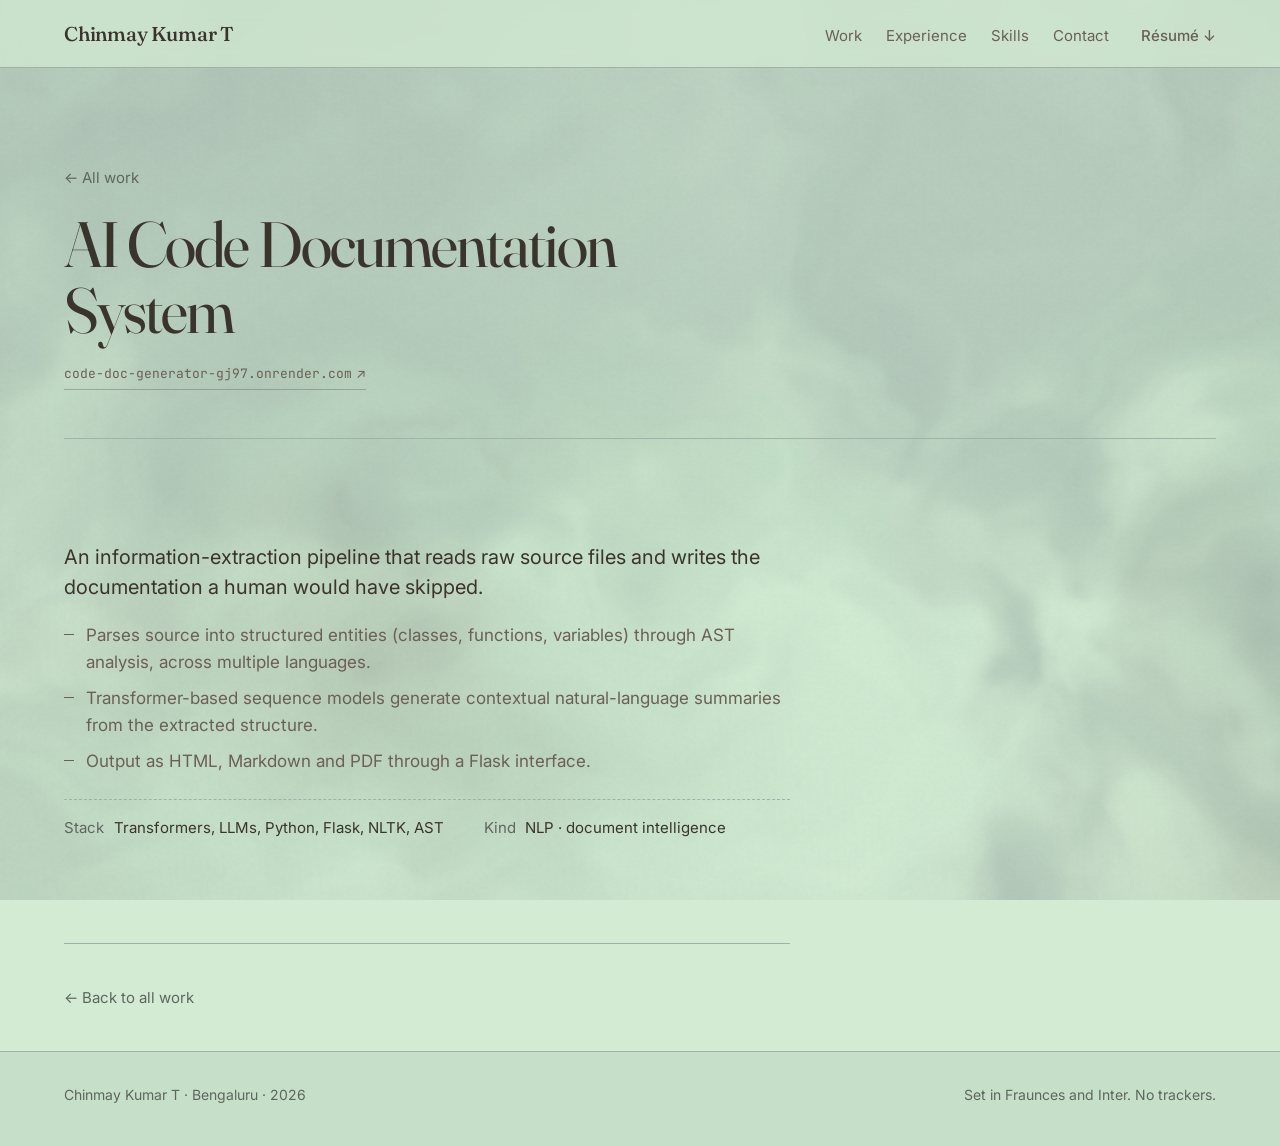
==== work/code-documentation.html @ 097daf65 "Link each project to its own page with a self-filling screenshot gallery; add shader background Co-A" ====
<!doctype html>
<html lang="en">
<head>
  <meta charset="utf-8">
  <meta name="viewport" content="width=device-width, initial-scale=1">
  <title>AI Code Documentation System — Chinmay Kumar T</title>
  <meta name="description" content="AI Code Documentation System, built by Chinmay Kumar T.">
  <link rel="icon" href="../favicon.svg" type="image/svg+xml">
  <link rel="preconnect" href="https://fonts.googleapis.com">
  <link rel="preconnect" href="https://fonts.gstatic.com" crossorigin>
  <link href="https://fonts.googleapis.com/css2?family=Fraunces:ital,opsz,wght@0,9..144,300..700;1,9..144,300..700&family=Inter:wght@400;500;600&family=JetBrains+Mono:wght@400;500&display=swap" rel="stylesheet">
  <link rel="stylesheet" href="../styles.css">
</head>
<body class="detail">
  <header class="masthead">
    <a class="wordmark" href="../index.html" aria-label="Chinmay Kumar T, home">Chinmay Kumar T</a>
    <nav aria-label="Sections">
      <a href="../index.html#work">Work</a>
      <a href="../index.html#experience">Experience</a>
      <a href="../index.html#skills">Skills</a>
      <a href="../index.html#contact">Contact</a>
    </nav>
    <a class="resume-link" href="../Chinmay_Kumar_T.pdf" download>Résumé <span aria-hidden="true">↓</span></a>
  </header>

  <main id="top">
    <section class="detail-intro">
      <a class="back" href="../index.html#work">All work</a>
      <h1>AI Code Documentation System</h1>
      <a class="live" href="https://code-doc-generator-gj97.onrender.com" target="_blank" rel="noopener">code-doc-generator-gj97.onrender.com</a>
    </section>

    <section class="detail-body">
          <p class="project-what">
            An information-extraction pipeline that reads raw source files and writes the documentation
            a human would have skipped.
          </p>
          <ul class="project-points">
            <li>Parses source into structured entities (classes, functions, variables) through AST analysis, across multiple languages.</li>
            <li>Transformer-based sequence models generate contextual natural-language summaries from the extracted structure.</li>
            <li>Output as HTML, Markdown and PDF through a Flask interface.</li>
          </ul>
          <dl class="project-meta">
            <div><dt>Stack</dt><dd>Transformers, LLMs, Python, Flask, NLTK, AST</dd></div>
            <div><dt>Kind</dt><dd>NLP · document intelligence</dd></div>
          </dl>
    </section>

    <section class="screens" id="screens" data-folder="../img/code-documentation" hidden aria-labelledby="screens-title">
      <h2 id="screens-title">Screens</h2>
      <div class="screen-grid"></div>
    </section>

    <section class="detail-nav">
      <a class="back" href="../index.html#work">Back to all work</a>
    </section>
  </main>

  <footer class="colophon">
    <p>Chinmay Kumar T · Bengaluru · <span id="year"></span></p>
    <p>Set in Fraunces and Inter. No trackers.</p>
  </footer>

  <script src="../shader.js"></script>
  <script src="../script.js"></script>
</body>
</html>
---- styles.css ----
/* Chinmay Kumar T — portfolio
   Palette (user-supplied): taupe #6a6053, sage #92958a, grey-green #a0b1aa,
   mint #c0dbc4, light mint #d3ebd3. Darker text shades are derived from the taupe
   and sage so body copy clears 4.5:1 on the mint ground. */

:root {
  --paper: #d3ebd3;
  --paper-deep: #c0dbc4;
  --sage: #a0b1aa;
  --sage-deep: #92958a;
  --ink: #3a342c;
  --ink-soft: #6a6053;
  --ink-mute: #5f665f;
  --rule: #a0b1aa;
  --mark: #6a6053;
  --mark-deep: #3a342c;
  --mark-tint: #c0dbc4;

  --serif: "Fraunces", "Iowan Old Style", "Palatino Linotype", Georgia, serif;
  --sans: "Inter", ui-sans-serif, system-ui, -apple-system, "Segoe UI", Roboto, sans-serif;
  --mono: "JetBrains Mono", ui-monospace, "SF Mono", Menlo, Consolas, monospace;

  --measure: 66ch;
  --gutter: clamp(1.25rem, 5vw, 4rem);
  --ease-out: cubic-bezier(0.16, 1, 0.3, 1);
}

*, *::before, *::after { box-sizing: border-box; }

html {
  color-scheme: light;
  scroll-behavior: smooth;
  scroll-padding-top: 5rem;
}

body {
  margin: 0;
  background: var(--paper);
  color: var(--ink);
  font-family: var(--sans);
  font-size: 1.0625rem;
  line-height: 1.6;
  -webkit-font-smoothing: antialiased;
  text-rendering: optimizeLegibility;
}

a { color: inherit; }
a:focus-visible, button:focus-visible {
  outline: 2px solid var(--mark);
  outline-offset: 3px;
  border-radius: 2px;
}

::selection { background: var(--mark); color: var(--paper); }

.skip {
  position: absolute;
  left: 1rem; top: -3rem;
  padding: .5rem .75rem;
  background: var(--ink);
  color: var(--paper);
  text-decoration: none;
  z-index: 10;
}
.skip:focus { top: 1rem; }

/* ---------- Masthead ---------- */

.masthead {
  position: sticky;
  top: 0;
  z-index: 5;
  display: flex;
  align-items: baseline;
  gap: 2rem;
  padding: 1.1rem var(--gutter);
  background: color-mix(in srgb, var(--paper) 86%, transparent);
  backdrop-filter: blur(10px);
  -webkit-backdrop-filter: blur(10px);
  border-bottom: 1px solid var(--rule);
  font-size: .9375rem;
}
.wordmark {
  font-family: var(--serif);
  font-size: 1.25rem;
  font-weight: 500;
  font-variation-settings: "opsz" 24;
  text-decoration: none;
  letter-spacing: -0.01em;
  margin-right: auto;
}
.masthead nav { display: flex; gap: 1.5rem; }
.masthead nav a,
.resume-link {
  color: var(--ink-soft);
  text-decoration: none;
  transition: color .2s var(--ease-out);
}
.masthead nav a:hover,
.resume-link:hover { color: var(--mark); }
.masthead nav a[aria-current="true"] {
  color: var(--ink);
  text-decoration: underline;
  text-underline-offset: .35em;
  text-decoration-color: var(--mark);
  text-decoration-thickness: 2px;
}
.resume-link { font-weight: 500; }

/* ---------- Layout ---------- */

main { padding: 0 var(--gutter); }

section {
  padding-block: clamp(3.5rem, 8vw, 6.5rem);
  border-bottom: 1px solid var(--rule);
}
section:last-of-type { border-bottom: 0; }

h2 {
  font-family: var(--serif);
  font-weight: 400;
  font-size: clamp(1.75rem, 3.2vw, 2.5rem);
  line-height: 1.1;
  letter-spacing: -0.02em;
  text-wrap: balance;
  margin: 0 0 clamp(2rem, 4vw, 3.25rem);
  max-width: 24ch;
}

/* ---------- Hero ---------- */

.hero {
  display: grid;
  grid-template-columns: minmax(0, 1fr) minmax(0, 30%);
  align-items: center;
  gap: 2rem clamp(2rem, 5vw, 5rem);
  padding-top: clamp(3rem, 9vw, 7rem);
  padding-bottom: clamp(4rem, 10vw, 8rem);
}
.hero-copy { min-width: 0; }
.hero-object {
  position: relative;
  aspect-ratio: 1;
  max-height: 70vh;
  justify-self: end;
  width: 100%;
}
.hero-object canvas {
  position: absolute;
  inset: 0;
  width: 100%;
  height: 100%;
  display: block;
}
.hero-where {
  margin: 0 0 1.75rem;
  color: var(--ink-mute);
  font-size: .9375rem;
}
h1 {
  font-family: var(--serif);
  font-weight: 300;
  font-size: clamp(2.5rem, 6vw, 4.5rem);
  font-variation-settings: "opsz" 144;
  line-height: 1.02;
  letter-spacing: -0.03em;
  margin: 0;
  max-width: 14ch;
}
h1 .line {
  display: block;
  overflow: hidden;
  padding-bottom: .06em;
  margin-bottom: -.06em;
}
h1 .line > span {
  display: block;
  transform: translateY(0);
}
h1 .em {
  font-style: italic;
  font-weight: 400;
  color: var(--mark);
}
.hero-lede {
  max-width: var(--measure);
  margin: 2.25rem 0 0;
  font-size: clamp(1.0625rem, 1.5vw, 1.25rem);
  line-height: 1.55;
  color: var(--ink-soft);
}
.hero-seeking {
  max-width: var(--measure);
  margin: 1.75rem 0 0;
  padding-top: 1.5rem;
  border-top: 1px solid var(--rule);
  font-size: 1rem;
}
.hero-seeking a {
  display: inline-block;
  margin-left: .35rem;
  color: var(--mark);
  font-weight: 500;
  text-decoration: underline;
  text-underline-offset: .25em;
  text-decoration-thickness: 1.5px;
  transition: color .2s var(--ease-out);
}
.hero-seeking a:hover { color: var(--mark-deep); }

/* Entrance: the one authored motion moment. */
@media (prefers-reduced-motion: no-preference) {
  .js h1 .line > span {
    animation: rise .9s var(--ease-out) both;
  }
  .js h1 .line:nth-child(2) > span { animation-delay: .08s; }
  .js h1 .line:nth-child(3) > span { animation-delay: .16s; }
  .js .hero-where,
  .js .hero-object,
  .js .hero-lede,
  .js .hero-seeking {
    animation: settle .8s var(--ease-out) both;
  }
  .js .hero-lede { animation-delay: .32s; }
  .js .hero-seeking { animation-delay: .42s; }
  .js .hero-object { animation-delay: .2s; animation-duration: 1.2s; }
}
@keyframes rise {
  from { transform: translateY(110%); }
  to   { transform: translateY(0); }
}
@keyframes settle {
  from { opacity: 0; transform: translateY(8px); filter: blur(2px); }
  to   { opacity: 1; transform: translateY(0); filter: blur(0); }
}

/* ---------- Projects ---------- */

.project {
  display: grid;
  grid-template-columns: minmax(0, 18rem) minmax(0, 1fr);
  gap: 2rem clamp(2rem, 5vw, 5rem);
  padding-block: 3rem;
  border-top: 1px solid var(--rule);
}
.project:last-child { padding-bottom: 0; }

.project-head h3,
.role-head h3 {
  font-family: var(--serif);
  font-weight: 500;
  font-size: 1.5rem;
  line-height: 1.15;
  letter-spacing: -0.015em;
  margin: 0 0 .6rem;
  text-wrap: balance;
}
.live {
  display: inline-block;
  font-family: var(--mono);
  font-size: .8125rem;
  color: var(--mark);
  text-decoration: none;
  word-break: break-all;
  padding: .3rem 0;
  border-bottom: 1px solid color-mix(in srgb, var(--mark) 40%, transparent);
  transition: border-color .2s var(--ease-out), color .2s var(--ease-out);
}
.live::after {
  content: " ↗";
  font-family: var(--sans);
}
.live:hover { border-bottom-color: var(--mark); color: var(--mark-deep); }

.project-body { max-width: var(--measure); }
.project-what {
  margin: 0 0 1.25rem;
  font-size: 1.125rem;
  line-height: 1.5;
}
.project-points {
  margin: 0;
  padding: 0;
  list-style: none;
  color: var(--ink-soft);
}
.project-points li {
  position: relative;
  padding-left: 1.4rem;
  margin-bottom: .55rem;
}
.project-points li::before {
  content: "";
  position: absolute;
  left: 0;
  top: .72em;
  width: .6rem;
  height: 1px;
  background: var(--mark);
}

.project-meta {
  display: flex;
  flex-wrap: wrap;
  gap: .75rem 2.5rem;
  margin: 1.5rem 0 0;
  padding-top: 1rem;
  border-top: 1px dashed var(--rule);
  font-size: .9375rem;
}
.project-meta div { display: flex; gap: .6rem; }
.project-meta dt { color: var(--ink-mute); }
.project-meta dd { margin: 0; }

.results {
  border-collapse: collapse;
  margin: 1.5rem 0 0;
  font-size: .9375rem;
  min-width: 18rem;
}
.results th {
  text-align: left;
  font-weight: 500;
  color: var(--ink-mute);
  padding: .35rem 2rem .35rem 0;
  border-bottom: 1px solid var(--ink);
}
.results td {
  padding: .5rem 2rem .5rem 0;
  border-bottom: 1px solid var(--rule);
}
.results code {
  font-family: var(--mono);
  font-size: 1rem;
  color: var(--mark);
}

/* ---------- Experience ---------- */

.role {
  display: grid;
  grid-template-columns: minmax(0, 18rem) minmax(0, 1fr);
  gap: 1rem clamp(2rem, 5vw, 5rem);
  padding-block: 2.5rem;
  border-top: 1px solid var(--rule);
}
.role:last-child { padding-bottom: 0; }
.role-when {
  margin: 0;
  font-family: var(--mono);
  font-size: .8125rem;
  color: var(--ink-mute);
}
.role .project-points,
.role-body { max-width: var(--measure); }
.role-body > .role-line:first-child { margin-bottom: 1.1rem; }
.role-line {
  margin: 0 0 .5rem;
  color: var(--ink-soft);
}
.role-line:first-of-type { color: var(--ink); }

/* ---------- Skills ---------- */

.skill-list {
  margin: 0;
  max-width: 60rem;
}
.skill-list > div {
  display: grid;
  grid-template-columns: minmax(0, 18rem) minmax(0, 1fr);
  gap: .25rem clamp(2rem, 5vw, 5rem);
  padding: 1.1rem 0;
  border-top: 1px solid var(--rule);
}
.skill-list dt { font-weight: 500; }
.skill-list dd { margin: 0; color: var(--ink-soft); }

/* ---------- Contact ---------- */

.contact-lede {
  max-width: var(--measure);
  margin: -1.5rem 0 2.25rem;
  font-size: 1.125rem;
  color: var(--ink-soft);
}
.contact-list {
  list-style: none;
  margin: 0;
  padding: 0;
  max-width: 44rem;
}
.contact-list li {
  display: grid;
  grid-template-columns: 6rem minmax(0, 1fr);
  gap: 1rem;
  padding: .85rem 0;
  border-top: 1px solid var(--rule);
}
.contact-list li:last-child { border-bottom: 1px solid var(--rule); }
.contact-list span { color: var(--ink-mute); }
.contact-list a {
  text-decoration: none;
  overflow-wrap: anywhere;
  transition: color .2s var(--ease-out);
}
.contact-list a:hover { color: var(--mark); }

/* ---------- Colophon ---------- */

.colophon {
  display: flex;
  flex-wrap: wrap;
  justify-content: space-between;
  gap: .5rem 2rem;
  padding: 2rem var(--gutter) 2.5rem;
  border-top: 1px solid var(--rule);
  background: var(--paper-deep);
  color: var(--ink-mute);
  font-size: .875rem;
}
.colophon p { margin: 0; }

/* ---------- Responsive ---------- */

@media (max-width: 760px) {
  .masthead {
    flex-wrap: wrap;
    gap: .5rem 1.25rem;
    padding-block: .9rem;
  }
  .wordmark { flex-basis: 100%; margin-right: 0; }
  .masthead nav { gap: 1.1rem; }
  .resume-link { margin-left: auto; }

  .hero { grid-template-columns: 1fr; }
  .hero-object { max-width: 16rem; justify-self: start; order: -1; margin-bottom: -1rem; }
  .project,
  .role,
  .skill-list > div { grid-template-columns: 1fr; gap: 1rem; }
  .contact-list li { grid-template-columns: 1fr; gap: .15rem; }
  h1 { max-width: none; }
}

@media (max-width: 420px) {
  .masthead nav a:nth-child(3) { display: none; }
}

/* ---------- Project links on the index ---------- */

.project-head h3 a {
  text-decoration: none;
  transition: color .2s var(--ease-out);
}
.project-head h3 a:hover { color: var(--mark); text-decoration: underline; text-underline-offset: .18em; text-decoration-thickness: 1.5px; }
.more {
  display: inline-block;
  margin-top: 1.25rem;
  font-weight: 500;
  color: var(--mark);
  text-decoration: underline;
  text-underline-offset: .25em;
  text-decoration-thickness: 1.5px;
  transition: color .2s var(--ease-out);
}
.more::after { content: " →"; }
.more:hover { color: var(--mark-deep); }

/* ---------- Project detail pages ---------- */

.detail .detail-intro {
  padding-top: clamp(3rem, 8vw, 6rem);
  padding-bottom: clamp(2rem, 4vw, 3rem);
}
.detail .detail-intro h1 {
  font-size: clamp(2.25rem, 5vw, 4rem);
  font-weight: 400;
  max-width: 18ch;
  margin: 1.25rem 0 1rem;
}
.back {
  font-size: .9375rem;
  color: var(--ink-mute);
  text-decoration: none;
  transition: color .2s var(--ease-out);
}
.back::before { content: "← "; }
.back:hover { color: var(--mark); }
.detail-body { max-width: var(--measure); }
.detail-body .project-what { font-size: 1.25rem; }
.detail-nav { padding-block: 2.5rem; }

.screens h2 { margin-bottom: 1.75rem; }
.screen-grid {
  display: grid;
  grid-template-columns: repeat(auto-fill, minmax(min(100%, 22rem), 1fr));
  gap: 1.5rem;
}
.screen-grid figure {
  margin: 0;
  padding: .5rem;
  background: var(--paper-deep);
  border: 1px solid var(--sage);
  border-radius: 10px;
  box-shadow: 0 18px 40px -24px rgba(58, 52, 44, .45), 0 2px 6px -2px rgba(58, 52, 44, .2);
}
.screen-grid img {
  display: block;
  width: 100%;
  height: auto;
  border-radius: 5px;
}
.screen-grid figure.wide { grid-column: 1 / -1; }

/* ---------- Background shader ---------- */

.bg-shader {
  position: fixed;
  inset: 0;
  width: 100%;
  height: 100%;
  z-index: -1;
  pointer-events: none;
}
.has-shader .masthead {
  background: color-mix(in srgb, var(--paper) 72%, transparent);
}
.has-shader .colophon {
  background: color-mix(in srgb, var(--paper-deep) 70%, transparent);
}
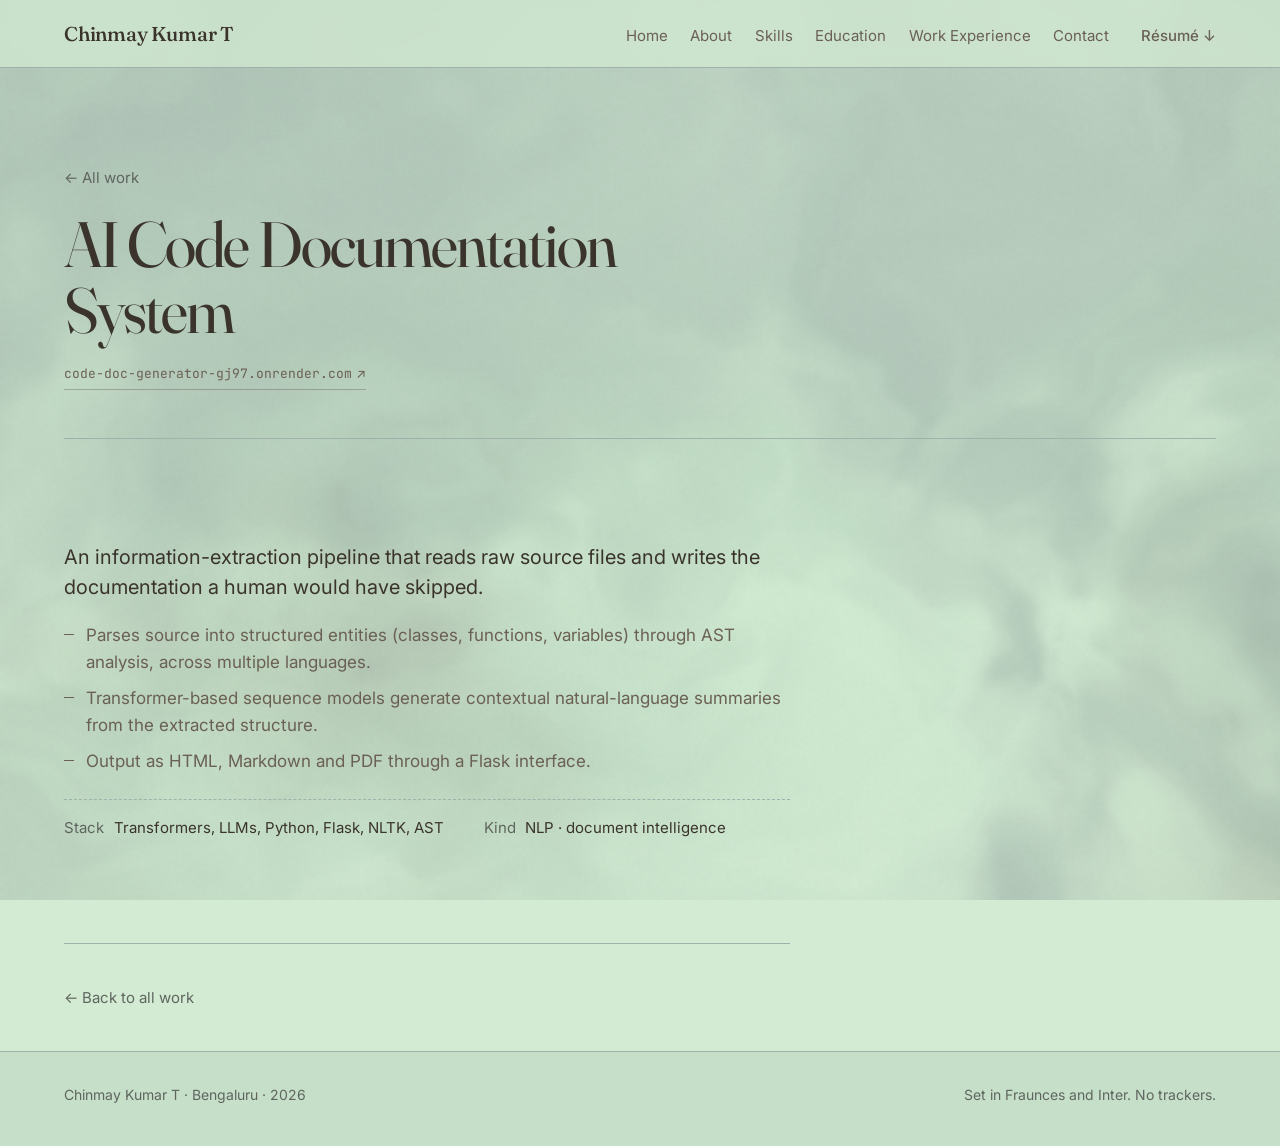
==== commit 4d73ef06: "Reorder sections (Home, About, Skills, Education, Work Experience, Contact) and add a logo tile grid" ====
--- a/work/code-documentation.html
+++ b/work/code-documentation.html
@@ -15,9 +15,11 @@
   <header class="masthead">
     <a class="wordmark" href="../index.html" aria-label="Chinmay Kumar T, home">Chinmay Kumar T</a>
     <nav aria-label="Sections">
-      <a href="../index.html#work">Work</a>
-      <a href="../index.html#experience">Experience</a>
+      <a href="../index.html#home">Home</a>
+      <a href="../index.html#about">About</a>
       <a href="../index.html#skills">Skills</a>
+      <a href="../index.html#education">Education</a>
+      <a href="../index.html#experience">Work Experience</a>
       <a href="../index.html#contact">Contact</a>
     </nav>
     <a class="resume-link" href="../Chinmay_Kumar_T.pdf" download>Résumé <span aria-hidden="true">↓</span></a>
@@ -25,7 +27,7 @@
 
   <main id="top">
     <section class="detail-intro">
-      <a class="back" href="../index.html#work">All work</a>
+      <a class="back" href="../index.html#experience">All work</a>
       <h1>AI Code Documentation System</h1>
       <a class="live" href="https://code-doc-generator-gj97.onrender.com" target="_blank" rel="noopener">code-doc-generator-gj97.onrender.com</a>
     </section>
@@ -52,7 +54,7 @@
     </section>
 
     <section class="detail-nav">
-      <a class="back" href="../index.html#work">Back to all work</a>
+      <a class="back" href="../index.html#experience">Back to all work</a>
     </section>
   </main>
 
--- a/styles.css
+++ b/styles.css
@@ -30,7 +30,7 @@
 html {
   color-scheme: light;
   scroll-behavior: smooth;
-  scroll-padding-top: 5rem;
+  scroll-padding-top: calc(var(--head-h, 4.5rem) + 1rem);
 }
 
 body {
@@ -89,7 +89,7 @@
   letter-spacing: -0.01em;
   margin-right: auto;
 }
-.masthead nav { display: flex; gap: 1.5rem; }
+.masthead nav { display: flex; flex-wrap: wrap; gap: .4rem 1.4rem; }
 .masthead nav a,
 .resume-link {
   color: var(--ink-soft);
@@ -361,22 +361,6 @@
 }
 .role-line:first-of-type { color: var(--ink); }
 
-/* ---------- Skills ---------- */
-
-.skill-list {
-  margin: 0;
-  max-width: 60rem;
-}
-.skill-list > div {
-  display: grid;
-  grid-template-columns: minmax(0, 18rem) minmax(0, 1fr);
-  gap: .25rem clamp(2rem, 5vw, 5rem);
-  padding: 1.1rem 0;
-  border-top: 1px solid var(--rule);
-}
-.skill-list dt { font-weight: 500; }
-.skill-list dd { margin: 0; color: var(--ink-soft); }
-
 /* ---------- Contact ---------- */
 
 .contact-lede {
@@ -431,8 +415,8 @@
     padding-block: .9rem;
   }
   .wordmark { flex-basis: 100%; margin-right: 0; }
-  .masthead nav { gap: 1.1rem; }
-  .resume-link { margin-left: auto; }
+  .masthead nav { gap: .35rem 1rem; }
+  .resume-link { margin-left: auto; align-self: flex-start; }
 
   .hero { grid-template-columns: 1fr; }
   .hero-object { max-width: 16rem; justify-self: start; order: -1; margin-bottom: -1rem; }
@@ -443,9 +427,6 @@
   h1 { max-width: none; }
 }
 
-@media (max-width: 420px) {
-  .masthead nav a:nth-child(3) { display: none; }
-}
 
 /* ---------- Project links on the index ---------- */
 
@@ -529,3 +510,82 @@
 .has-shader .colophon {
   background: color-mix(in srgb, var(--paper-deep) 70%, transparent);
 }
+
+/* ---------- About ---------- */
+
+.about-body { max-width: var(--measure); }
+.about-body p {
+  margin: 0 0 1.1rem;
+  font-size: 1.125rem;
+  line-height: 1.6;
+  color: var(--ink-soft);
+}
+.about-body p:first-child { color: var(--ink); }
+.about-body p:last-child { margin-bottom: 0; }
+
+/* ---------- Skills grid ---------- */
+
+.skill-grid {
+  list-style: none;
+  margin: 0;
+  padding: 0;
+  display: grid;
+  grid-template-columns: repeat(auto-fill, minmax(9.5rem, 1fr));
+  gap: .9rem;
+  max-width: 66rem;
+}
+.skill {
+  display: flex;
+  flex-direction: column;
+  align-items: center;
+  justify-content: center;
+  gap: .8rem;
+  aspect-ratio: 4 / 3;
+  padding: 1rem .75rem;
+  background: var(--ink-soft);
+  color: var(--paper);
+  border: 1px solid color-mix(in srgb, var(--ink-soft) 70%, var(--paper));
+  border-radius: 10px;
+  box-shadow: 0 12px 28px -18px rgba(58, 52, 44, .55), 0 1px 3px -1px rgba(58, 52, 44, .25);
+  transition: transform .25s var(--ease-out), box-shadow .25s var(--ease-out), background-color .25s var(--ease-out);
+}
+.skill:hover {
+  transform: translateY(-3px);
+  background: var(--ink);
+  box-shadow: 0 20px 36px -18px rgba(58, 52, 44, .6), 0 2px 4px -1px rgba(58, 52, 44, .3);
+}
+.skill svg {
+  width: 2.5rem;
+  height: 2.5rem;
+  fill: var(--brand);
+}
+.skill span {
+  font-size: .9375rem;
+  font-weight: 500;
+  text-align: center;
+  line-height: 1.2;
+}
+.skills-more {
+  max-width: var(--measure);
+  margin: 1.75rem 0 0;
+  color: var(--ink-mute);
+  font-size: .9375rem;
+}
+
+/* ---------- Projects inside Work Experience ---------- */
+
+.projects { margin-top: 3.5rem; }
+.projects-title {
+  font-family: var(--serif);
+  font-weight: 400;
+  font-size: clamp(1.4rem, 2.4vw, 1.9rem);
+  letter-spacing: -0.015em;
+  margin: 0 0 1.5rem;
+}
+.projects .project:last-child { padding-bottom: 0; }
+
+@media (max-width: 760px) {
+  .skill-grid { grid-template-columns: repeat(auto-fill, minmax(7.5rem, 1fr)); gap: .7rem; }
+  .skill svg { width: 2.1rem; height: 2.1rem; }
+  .skill span { font-size: .875rem; }
+}
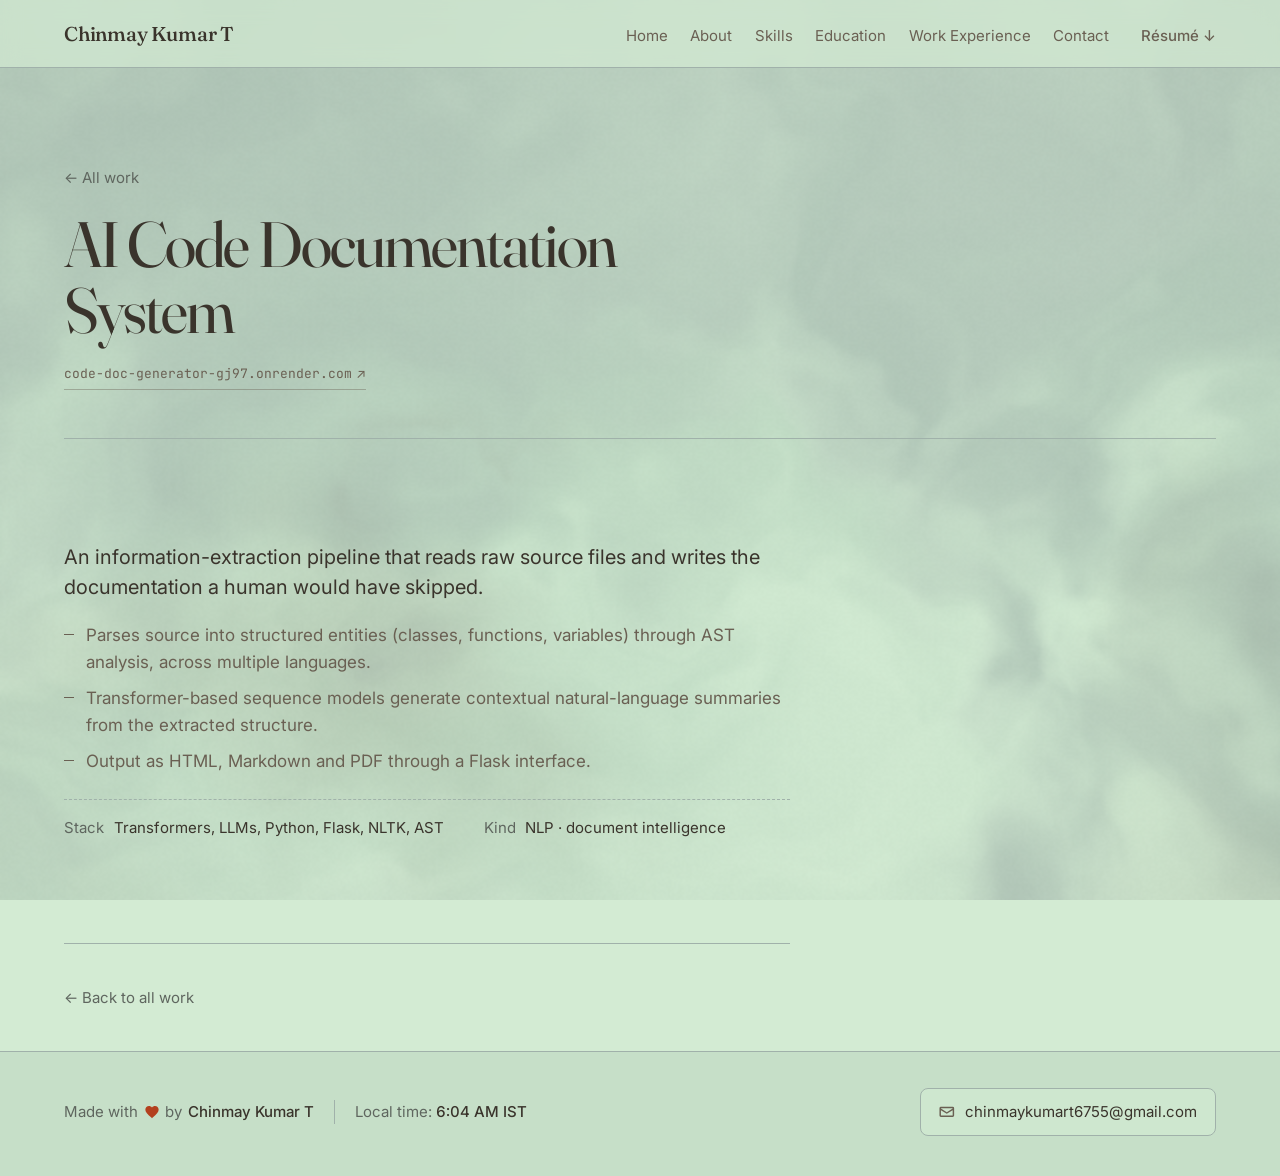
==== commit c8bb65cf: "Footer: made-with line, live Bengaluru clock and email pill Co-Authored-By: Claude Fable 5.1 <norepl" ====
--- a/work/code-documentation.html
+++ b/work/code-documentation.html
@@ -59,8 +59,14 @@
   </main>
 
   <footer class="colophon">
-    <p>Chinmay Kumar T · Bengaluru · <span id="year"></span></p>
-    <p>Set in Fraunces and Inter. No trackers.</p>
+    <div class="colophon-left">
+      <p class="made">Made with <svg class="heart" viewBox="0 0 24 24" aria-label="love" role="img"><path d="M12 21.35l-1.45-1.32C5.4 15.36 2 12.28 2 8.5 2 5.42 4.42 3 7.5 3c1.74 0 3.41.81 4.5 2.09C13.09 3.81 14.76 3 16.5 3 19.58 3 22 5.42 22 8.5c0 3.78-3.4 6.86-8.55 11.54L12 21.35z"/></svg> by <strong>Chinmay Kumar T</strong></p>
+      <p class="clock">Local time: <strong><span id="local-time">--:--</span> IST</strong></p>
+    </div>
+    <a class="mail-pill" href="mailto:chinmaykumart6755@gmail.com">
+      <svg viewBox="0 0 24 24" aria-hidden="true"><path d="M4 5h16a2 2 0 0 1 2 2v10a2 2 0 0 1-2 2H4a2 2 0 0 1-2-2V7a2 2 0 0 1 2-2zm0 2v.5l8 5 8-5V7H4zm0 2.8V17h16V9.8l-8 5-8-5z"/></svg>
+      chinmaykumart6755@gmail.com
+    </a>
   </footer>
 
   <script src="../shader.js"></script>
--- a/styles.css
+++ b/styles.css
@@ -396,19 +396,69 @@
 .colophon {
   display: flex;
   flex-wrap: wrap;
+  align-items: center;
   justify-content: space-between;
-  gap: .5rem 2rem;
-  padding: 2rem var(--gutter) 2.5rem;
+  gap: 1.25rem 2rem;
+  padding: 2.25rem var(--gutter) 2.5rem;
   border-top: 1px solid var(--rule);
   background: var(--paper-deep);
   color: var(--ink-mute);
-  font-size: .875rem;
+  font-size: .9375rem;
 }
 .colophon p { margin: 0; }
+.colophon strong { color: var(--ink); font-weight: 500; }
+.colophon-left {
+  display: flex;
+  flex-wrap: wrap;
+  align-items: center;
+  gap: .75rem 1.25rem;
+}
+.colophon-left .made { display: inline-flex; align-items: center; gap: .35rem; }
+.colophon-left .clock {
+  padding-left: 1.25rem;
+  border-left: 1px solid var(--rule);
+}
+.heart {
+  width: 1rem;
+  height: 1rem;
+  fill: #b3401e;
+  transform-origin: center;
+}
+@media (prefers-reduced-motion: no-preference) {
+  .heart { animation: beat 1.6s ease-in-out infinite; }
+}
+@keyframes beat {
+  0%, 100% { transform: scale(1); }
+  14% { transform: scale(1.18); }
+  28% { transform: scale(1); }
+  42% { transform: scale(1.12); }
+  56% { transform: scale(1); }
+}
+.clock #local-time { font-variant-numeric: tabular-nums; }
+.mail-pill {
+  display: inline-flex;
+  align-items: center;
+  gap: .6rem;
+  padding: .7rem 1.1rem;
+  border: 1px solid var(--sage);
+  border-radius: 8px;
+  color: var(--ink);
+  text-decoration: none;
+  background: color-mix(in srgb, var(--paper) 60%, transparent);
+  transition: border-color .2s var(--ease-out), background-color .2s var(--ease-out), transform .2s var(--ease-out);
+}
+.mail-pill svg { width: 1.1rem; height: 1.1rem; fill: var(--ink-soft); }
+.mail-pill:hover {
+  border-color: var(--ink-soft);
+  background: var(--paper);
+  transform: translateY(-1px);
+}
 
 /* ---------- Responsive ---------- */
 
 @media (max-width: 760px) {
+  .colophon-left .clock { padding-left: 0; border-left: 0; }
+  .mail-pill { width: 100%; justify-content: center; overflow-wrap: anywhere; }
   .masthead {
     flex-wrap: wrap;
     gap: .5rem 1.25rem;
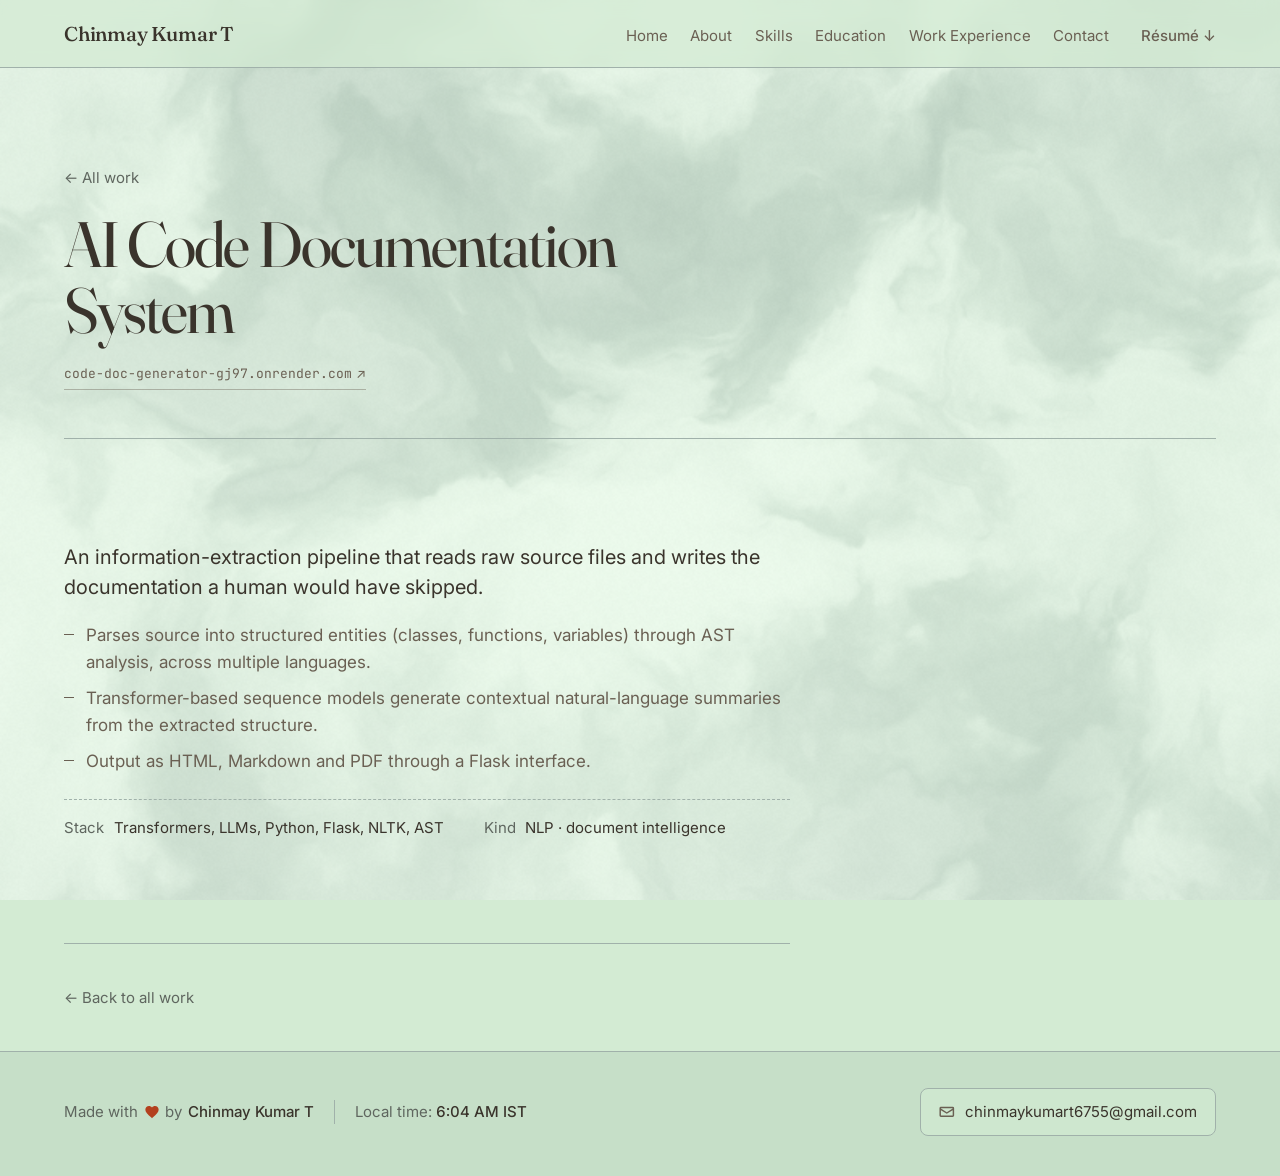
==== commit bfafcd44: "Move skills and projects into editable JSON and add the Decap CMS admin Co-Authored-By: Claude Opus " ====
--- a/work/code-documentation.html
+++ b/work/code-documentation.html
@@ -2,74 +2,12 @@
 <html lang="en">
 <head>
   <meta charset="utf-8">
-  <meta name="viewport" content="width=device-width, initial-scale=1">
-  <title>AI Code Documentation System — Chinmay Kumar T</title>
-  <meta name="description" content="AI Code Documentation System, built by Chinmay Kumar T.">
-  <link rel="icon" href="../favicon.svg" type="image/svg+xml">
-  <link rel="preconnect" href="https://fonts.googleapis.com">
-  <link rel="preconnect" href="https://fonts.gstatic.com" crossorigin>
-  <link href="https://fonts.googleapis.com/css2?family=Fraunces:ital,opsz,wght@0,9..144,300..700;1,9..144,300..700&family=Inter:wght@400;500;600&family=JetBrains+Mono:wght@400;500&display=swap" rel="stylesheet">
-  <link rel="stylesheet" href="../styles.css">
+  <meta http-equiv="refresh" content="0; url=project.html?p=code-documentation">
+  <link rel="canonical" href="project.html?p=code-documentation">
+  <title>Redirecting…</title>
 </head>
-<body class="detail">
-  <header class="masthead">
-    <a class="wordmark" href="../index.html" aria-label="Chinmay Kumar T, home">Chinmay Kumar T</a>
-    <nav aria-label="Sections">
-      <a href="../index.html#home">Home</a>
-      <a href="../index.html#about">About</a>
-      <a href="../index.html#skills">Skills</a>
-      <a href="../index.html#education">Education</a>
-      <a href="../index.html#experience">Work Experience</a>
-      <a href="../index.html#contact">Contact</a>
-    </nav>
-    <a class="resume-link" href="../Chinmay_Kumar_T.pdf" download>Résumé <span aria-hidden="true">↓</span></a>
-  </header>
-
-  <main id="top">
-    <section class="detail-intro">
-      <a class="back" href="../index.html#experience">All work</a>
-      <h1>AI Code Documentation System</h1>
-      <a class="live" href="https://code-doc-generator-gj97.onrender.com" target="_blank" rel="noopener">code-doc-generator-gj97.onrender.com</a>
-    </section>
-
-    <section class="detail-body">
-          <p class="project-what">
-            An information-extraction pipeline that reads raw source files and writes the documentation
-            a human would have skipped.
-          </p>
-          <ul class="project-points">
-            <li>Parses source into structured entities (classes, functions, variables) through AST analysis, across multiple languages.</li>
-            <li>Transformer-based sequence models generate contextual natural-language summaries from the extracted structure.</li>
-            <li>Output as HTML, Markdown and PDF through a Flask interface.</li>
-          </ul>
-          <dl class="project-meta">
-            <div><dt>Stack</dt><dd>Transformers, LLMs, Python, Flask, NLTK, AST</dd></div>
-            <div><dt>Kind</dt><dd>NLP · document intelligence</dd></div>
-          </dl>
-    </section>
-
-    <section class="screens" id="screens" data-folder="../img/code-documentation" hidden aria-labelledby="screens-title">
-      <h2 id="screens-title">Screens</h2>
-      <div class="screen-grid"></div>
-    </section>
-
-    <section class="detail-nav">
-      <a class="back" href="../index.html#experience">Back to all work</a>
-    </section>
-  </main>
-
-  <footer class="colophon">
-    <div class="colophon-left">
-      <p class="made">Made with <svg class="heart" viewBox="0 0 24 24" aria-label="love" role="img"><path d="M12 21.35l-1.45-1.32C5.4 15.36 2 12.28 2 8.5 2 5.42 4.42 3 7.5 3c1.74 0 3.41.81 4.5 2.09C13.09 3.81 14.76 3 16.5 3 19.58 3 22 5.42 22 8.5c0 3.78-3.4 6.86-8.55 11.54L12 21.35z"/></svg> by <strong>Chinmay Kumar T</strong></p>
-      <p class="clock">Local time: <strong><span id="local-time">--:--</span> IST</strong></p>
-    </div>
-    <a class="mail-pill" href="mailto:chinmaykumart6755@gmail.com">
-      <svg viewBox="0 0 24 24" aria-hidden="true"><path d="M4 5h16a2 2 0 0 1 2 2v10a2 2 0 0 1-2 2H4a2 2 0 0 1-2-2V7a2 2 0 0 1 2-2zm0 2v.5l8 5 8-5V7H4zm0 2.8V17h16V9.8l-8 5-8-5z"/></svg>
-      chinmaykumart6755@gmail.com
-    </a>
-  </footer>
-
-  <script src="../shader.js"></script>
-  <script src="../script.js"></script>
+<body>
+  <p>Redirecting to <a href="project.html?p=code-documentation">this project</a>.</p>
+  <script>location.replace("project.html?p=code-documentation");</script>
 </body>
 </html>
